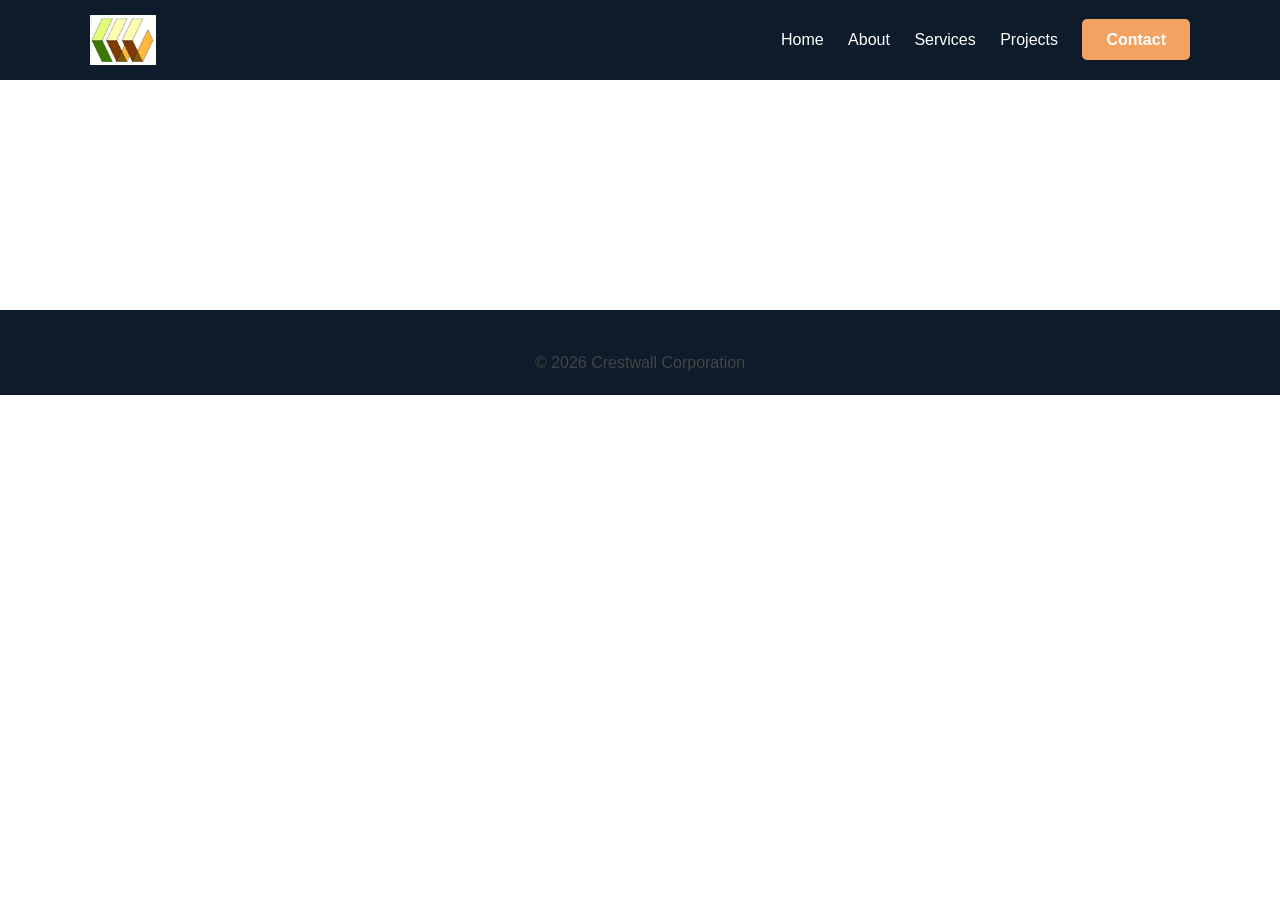
==== about.html @ b9b3f744 "Update about.html" ====
<!DOCTYPE html>
<html lang="en">
<head>
  <meta charset="UTF-8">
  <title>About Us | Crestwall Corporation</title>
  <link rel="stylesheet" href="css/style.css">
</head>

<body>

<header>
  <div class="container nav">
    <img src="images/logo.png" class="logo">
    <nav>
      <a href="index.html">Home</a>
      <a href="about.html">About</a>
      <a href="services.html">Services</a>
      <a href="projects.html">Projects</a>
      <a href="contact.html" class="btn">Contact</a>
    </nav>
  </div>
</header>

<section class="section">
  <div class="container">
    <h2>About Crestwall Corporation</h2>
    <p>
      Crestwall Corporation specializes in operable wall systems, acoustic solutions,
      and interior works across corporate, hospitality, and residential developments.
    </p>
  </div>
</section>

<footer class="footer">
  <div class="container">
    <p>© 2026 Crestwall Corporation</p>
  </div>
</footer>

<script src="script.js"></script>

</body>
</html>
---- css/style.css ----
* {
  margin: 0;
  padding: 0;
  box-sizing: border-box;
  font-family: Arial, sans-serif;
}

body {
  line-height: 1.6;
}

.container {
  width: 90%;
  max-width: 1100px;
  margin: auto;
}

header {
  background: #0d1b2a;
  padding: 15px 0;
}

.nav {
  display: flex;
  justify-content: space-between;
  align-items: center;
}

.logo {
  height: 50px;
}

nav a {
  color: white;
  margin-left: 20px;
  text-decoration: none;
}

.hero {
  background: #1b263b;
  color: white;
  padding: 100px 0;
  text-align: center;
}

.hero h1 {
  font-size: 2.5rem;
}

.section {
  padding: 60px 0;
}

.gray {
  background: #f4f4f4;
}

h2 {
  margin-bottom: 20px;
  text-align: center;
}

.grid {
  display: grid;
  grid-template-columns: repeat(auto-fit, minmax(250px, 1fr));
  gap: 20px;
}

.card {
  background: white;
  padding: 20px;
  border-radius: 8px;
  box-shadow: 0 3px 8px rgba(0,0,0,0.1);
}

.projects-list {
  list-style: none;
  text-align: center;
}

.projects-list li {
  margin: 8px 0;
}

form {
  display: flex;
  flex-direction: column;
  gap: 15px;
  margin-bottom: 20px;
}

input, textarea {
  padding: 12px;
  border: 1px solid #ccc;
  border-radius: 5px;
}

textarea {
  min-height: 120px;
}

.btn {
  background: #f4a261;
  color: white;
  padding: 10px 20px;
  text-decoration: none;
  border: none;
  cursor: pointer;
  border-radius: 5px;
}

footer {
  background: #0d1b2a;
  color: white;
  text-align: center;
  padding: 20px;
}

.gallery {
  display: grid;
  grid-template-columns: repeat(auto-fit, minmax(250px, 1fr));
  gap: 20px;
  margin-top: 30px;
}

.gallery img {
  width: 100%;
  height: 220px;
  object-fit: cover;
  border-radius: 8px;
  box-shadow: 0 4px 10px rgba(0,0,0,0.15);
  transition: transform 0.3s ease;
}

.gallery img:hover {
  transform: scale(1.05);
}
/* -------- PROJECT SECTION IMPROVEMENT -------- */

#projects {
  text-align: center;
}

#projects img {
  margin: 15px;
  border-radius: 10px;
  box-shadow: 0 6px 18px rgba(0,0,0,0.2);
  transition: transform 0.3s ease;
}

#projects img:hover {
  transform: scale(1.05);
}

/* -------- CONTAINER SPACING -------- */

.section {
  padding: 60px 20px;
}

/* -------- MAKE TEXT LOOK CLEANER -------- */

h2 {
  margin-bottom: 20px;
  color: #1b263b;
}

p {
  line-height: 1.6;
  color: #444;
}

/* -------- BUTTON STYLE -------- */

.btn {
  background-color: #f4a261;
  padding: 12px 24px;
  color: white;
  border-radius: 5px;
  text-decoration: none;
  font-weight: bold;
}
/* -------- HERO BANNER -------- */

.hero {
  background: url('../images/banner.jpg') center/cover no-repeat;
  height: 420px;
  position: relative;
}

.hero-overlay {
  background: rgba(0,0,0,0.55);
  height: 100%;
  color: white;
  display: flex;
  flex-direction: column;
  justify-content: center;
  align-items: center;
  text-align: center;
}

.hero-overlay h1 {
  font-size: 40px;
  margin-bottom: 10px;
}

.hero-overlay p {
  font-size: 18px;
}
/* -------- MOBILE RESPONSIVE DESIGN -------- */
@media (max-width: 768px) {

  header .nav {
    flex-direction: column;
    gap: 10px;
  }

  nav a {
    display: block;
    margin: 5px 0;
  }

  .hero {
    height: 280px;
  }

  .hero-overlay h1 {
    font-size: 26px;
  }

  .hero-overlay p {
    font-size: 14px;
  }

  .container {
    width: 95%;
  }

  .gallery img {
    height: 180px;
  }

  h2 {
    font-size: 22px;
  }

  p {
    font-size: 15px;
  }

}
/* -------- FOOTER DESIGN -------- */

.footer {
  background: #0d1b2a;
  color: white;
  padding: 40px 0 20px;
}

.footer-grid {
  display: grid;
  grid-template-columns: repeat(auto-fit, minmax(220px, 1fr));
  gap: 25px;
}

.footer h3, .footer h4 {
  margin-bottom: 10px;
}

.footer a {
  color: #f4a261;
  text-decoration: none;
}

.footer a:hover {
  text-decoration: underline;
}

.footer-bottom {
  text-align: center;
  margin-top: 25px;
  border-top: 1px solid rgba(255,255,255,0.2);
  padding-top: 15px;
  font-size: 14px;
}
/* -------- SIMPLE FADE-IN EFFECT -------- */

.section {
  opacity: 0;
  transform: translateY(30px);
  transition: all 0.6s ease;
}

.section.visible {
  opacity: 1;
  transform: translateY(0);
}
/* -------- LIGHTBOX STYLE -------- */

.lightbox {
  display: none;
  position: fixed;
  z-index: 999;
  padding-top: 60px;
  left: 0;
  top: 0;
  width: 100%;
  height: 100%;
  background-color: rgba(0,0,0,0.9);
}

.lightbox-content {
  margin: auto;
  display: block;
  max-width: 80%;
  max-height: 80%;
}

.close {
  position: absolute;
  top: 20px;
  right: 35px;
  color: white;
  font-size: 40px;
  cursor: pointer;
}
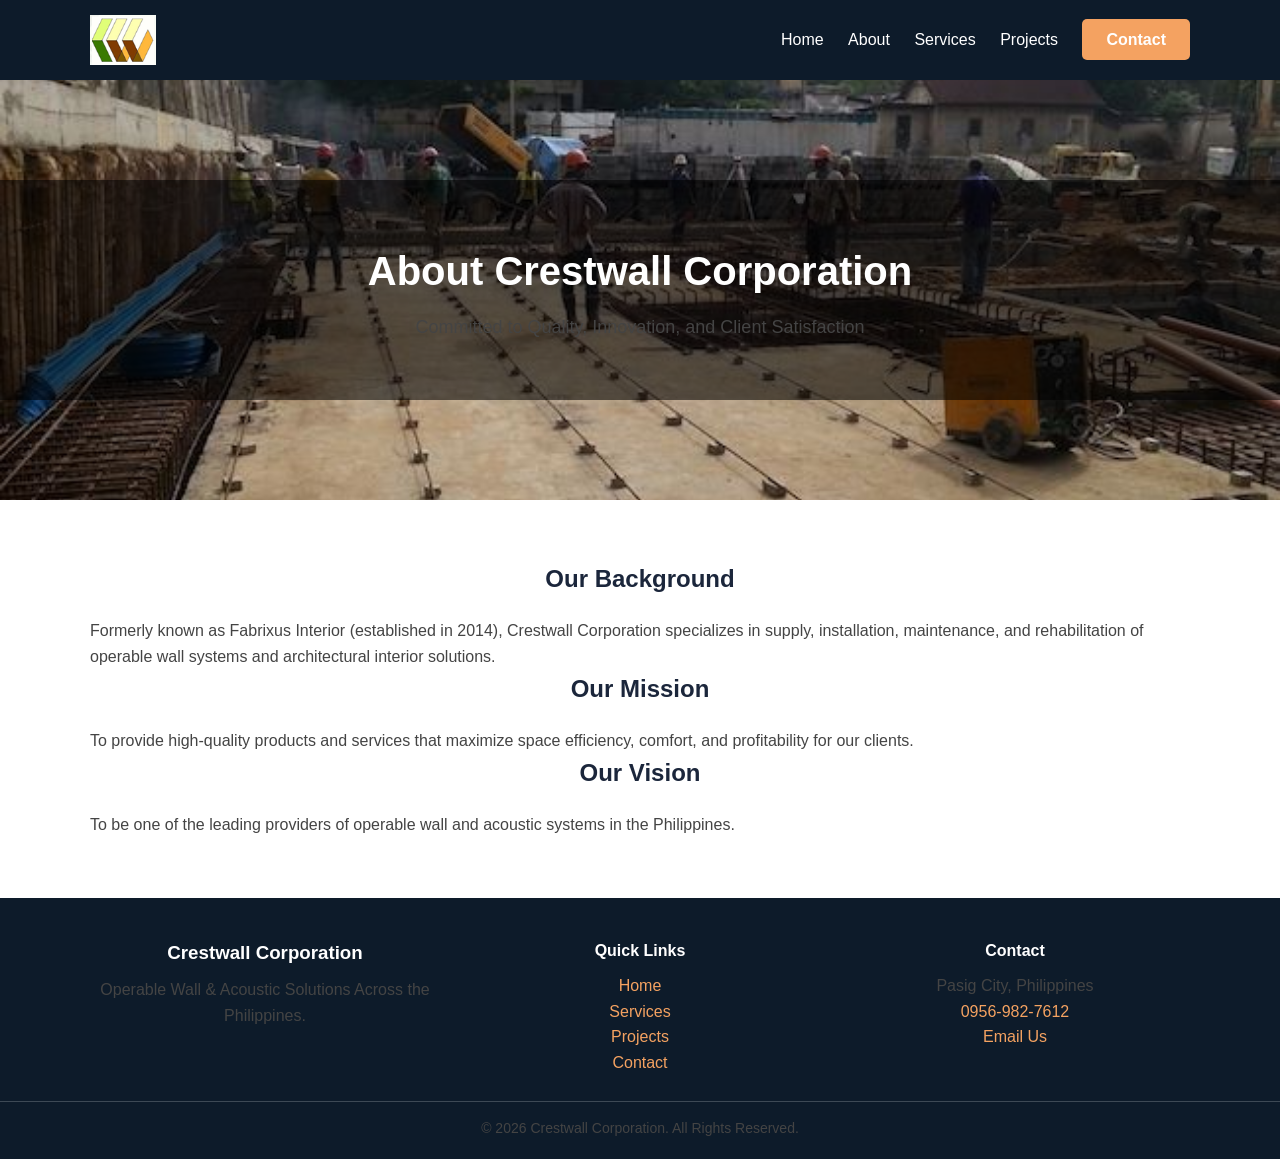
==== commit a629bbad: "Update about.html" ====
--- a/about.html
+++ b/about.html
@@ -3,6 +3,8 @@
 <head>
   <meta charset="UTF-8">
   <title>About Us | Crestwall Corporation</title>
+  <meta name="viewport" content="width=device-width, initial-scale=1.0">
+  <meta name="description" content="Learn about Crestwall Corporation's experience, mission, and expertise in operable wall and acoustic systems in the Philippines.">
   <link rel="stylesheet" href="css/style.css">
 </head>
 
@@ -10,7 +12,7 @@
 
 <header>
   <div class="container nav">
-    <img src="images/logo.png" class="logo">
+    <img src="images/logo.png" alt="Crestwall Logo" class="logo">
     <nav>
       <a href="index.html">Home</a>
       <a href="about.html">About</a>
@@ -21,19 +23,66 @@
   </div>
 </header>
 
+<section class="hero">
+  <div class="hero-overlay">
+    <h1>About Crestwall Corporation</h1>
+    <p>Committed to Quality, Innovation, and Client Satisfaction</p>
+  </div>
+</section>
+
 <section class="section">
   <div class="container">
-    <h2>About Crestwall Corporation</h2>
+
+    <h2>Our Background</h2>
     <p>
-      Crestwall Corporation specializes in operable wall systems, acoustic solutions,
-      and interior works across corporate, hospitality, and residential developments.
+      Formerly known as Fabrixus Interior (established in 2014),
+      Crestwall Corporation specializes in supply, installation,
+      maintenance, and rehabilitation of operable wall systems
+      and architectural interior solutions.
     </p>
+
+    <h2>Our Mission</h2>
+    <p>
+      To provide high-quality products and services that maximize
+      space efficiency, comfort, and profitability for our clients.
+    </p>
+
+    <h2>Our Vision</h2>
+    <p>
+      To be one of the leading providers of operable wall
+      and acoustic systems in the Philippines.
+    </p>
+
   </div>
 </section>
 
 <footer class="footer">
-  <div class="container">
-    <p>© 2026 Crestwall Corporation</p>
+  <div class="container footer-grid">
+
+    <div>
+      <h3>Crestwall Corporation</h3>
+      <p>Operable Wall & Acoustic Solutions Across the Philippines.</p>
+    </div>
+
+    <div>
+      <h4>Quick Links</h4>
+      <p><a href="index.html">Home</a></p>
+      <p><a href="services.html">Services</a></p>
+      <p><a href="projects.html">Projects</a></p>
+      <p><a href="contact.html">Contact</a></p>
+    </div>
+
+    <div>
+      <h4>Contact</h4>
+      <p>Pasig City, Philippines</p>
+      <p><a href="tel:+639569827612">0956-982-7612</a></p>
+      <p><a href="mailto:crestwallcorp042324@gmail.com">Email Us</a></p>
+    </div>
+
+  </div>
+
+  <div class="footer-bottom">
+    <p>© 2026 Crestwall Corporation. All Rights Reserved.</p>
   </div>
 </footer>
 
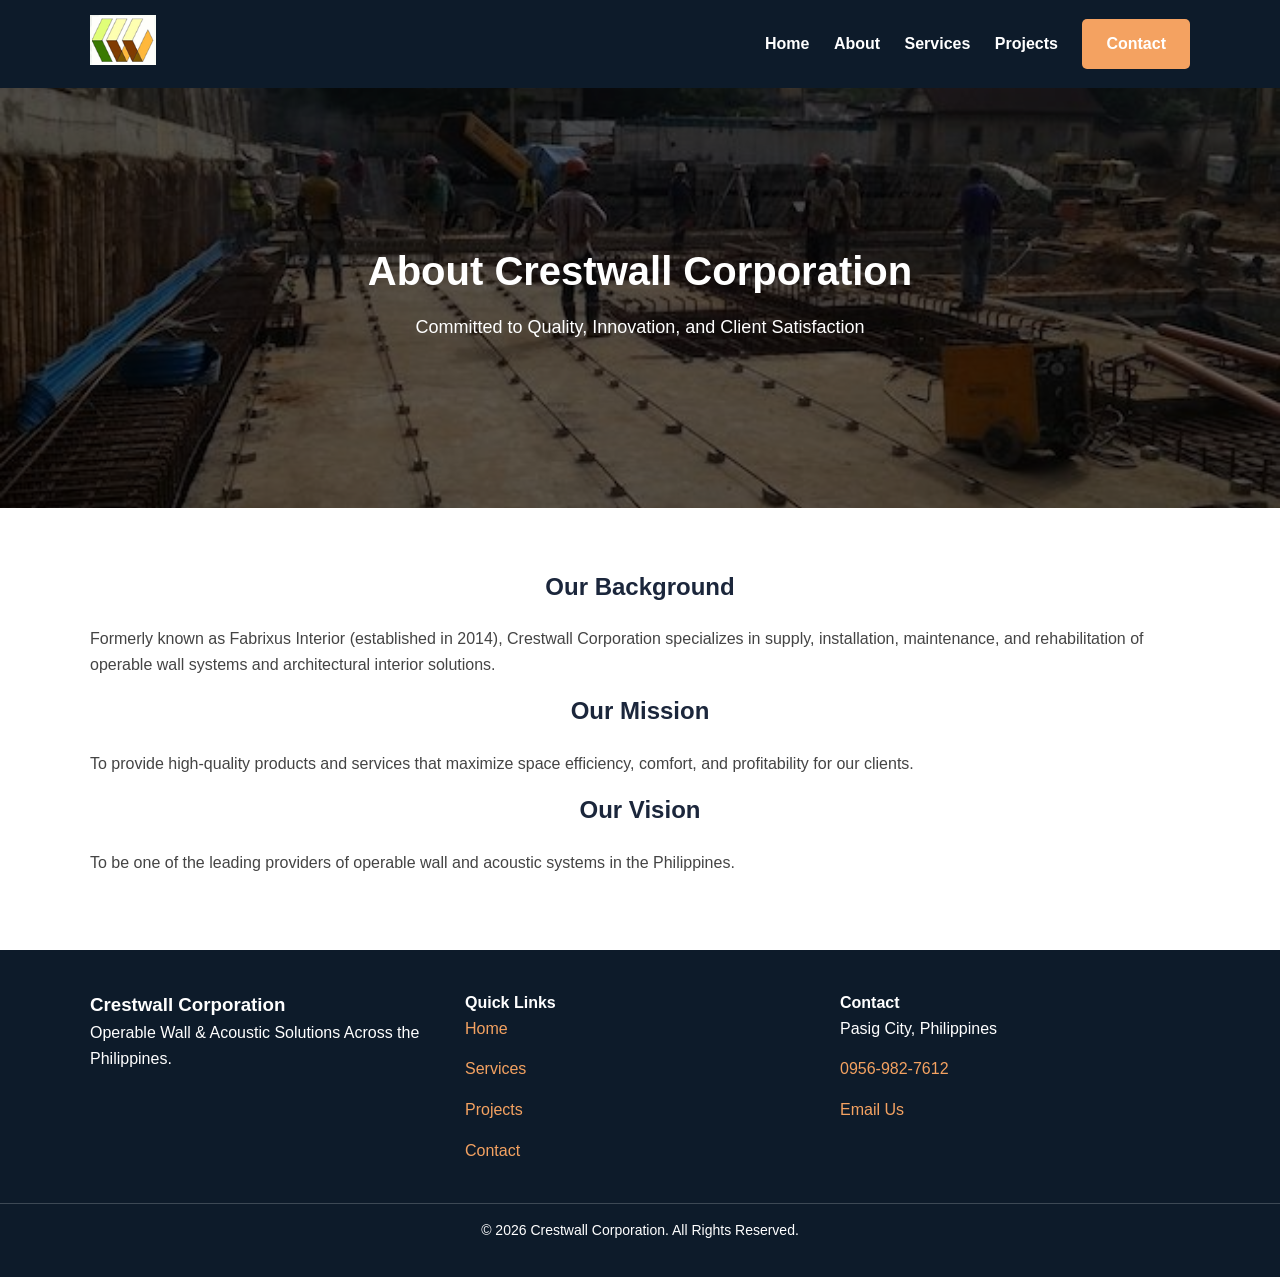
==== commit 4bd46b21: "Update about.html" ====
--- a/about.html
+++ b/about.html
@@ -12,7 +12,9 @@
 
 <header>
   <div class="container nav">
-    <img src="images/logo.png" alt="Crestwall Logo" class="logo">
+    <a href="index.html">
+  <img src="images/logo.png" alt="Crestwall Logo" class="logo">
+</a>
     <nav>
       <a href="index.html">Home</a>
       <a href="about.html">About</a>
--- a/css/style.css
+++ b/css/style.css
@@ -1,3 +1,4 @@
+/* -------- RESET -------- */
 * {
   margin: 0;
   padding: 0;
@@ -7,14 +8,17 @@
 
 body {
   line-height: 1.6;
-}
-
+  color: #444;
+}
+
+/* -------- CONTAINER -------- */
 .container {
   width: 90%;
   max-width: 1100px;
   margin: auto;
 }
 
+/* -------- HEADER -------- */
 header {
   background: #0d1b2a;
   padding: 15px 0;
@@ -34,32 +38,83 @@
   color: white;
   margin-left: 20px;
   text-decoration: none;
-}
-
+  font-weight: bold;
+}
+
+nav a:hover {
+  color: #f4a261;
+}
+
+/* -------- HERO -------- */
 .hero {
-  background: #1b263b;
-  color: white;
-  padding: 100px 0;
+  background: url('../images/banner.jpg') center/cover no-repeat;
+  height: 420px;
+  position: relative;
+}
+
+.hero-overlay {
+  background: rgba(0,0,0,0.55);
+  height: 100%;
+  display: flex;
+  flex-direction: column;
+  justify-content: center;
+  align-items: center;
+  color: white;
   text-align: center;
 }
 
-.hero h1 {
-  font-size: 2.5rem;
-}
-
+.hero-overlay h1 {
+  font-size: 40px;
+  margin-bottom: 10px;
+}
+
+.hero-overlay p {
+  font-size: 18px;
+}
+
+/* -------- SECTIONS -------- */
 .section {
-  padding: 60px 0;
+  padding: 60px 20px;
+  opacity: 0;
+  transform: translateY(30px);
+  transition: all 0.6s ease;
+}
+
+.section.visible {
+  opacity: 1;
+  transform: translateY(0);
 }
 
 .gray {
   background: #f4f4f4;
 }
 
+/* -------- TEXT -------- */
 h2 {
+  text-align: center;
   margin-bottom: 20px;
-  text-align: center;
-}
-
+  color: #1b263b;
+}
+
+p {
+  margin-bottom: 15px;
+}
+
+/* -------- BUTTON -------- */
+.btn {
+  background: #f4a261;
+  color: white;
+  padding: 12px 24px;
+  border-radius: 5px;
+  text-decoration: none;
+  display: inline-block;
+}
+
+.btn:hover {
+  background: #e07a3f;
+}
+
+/* -------- GRID -------- */
 .grid {
   display: grid;
   grid-template-columns: repeat(auto-fit, minmax(250px, 1fr));
@@ -73,49 +128,7 @@
   box-shadow: 0 3px 8px rgba(0,0,0,0.1);
 }
 
-.projects-list {
-  list-style: none;
-  text-align: center;
-}
-
-.projects-list li {
-  margin: 8px 0;
-}
-
-form {
-  display: flex;
-  flex-direction: column;
-  gap: 15px;
-  margin-bottom: 20px;
-}
-
-input, textarea {
-  padding: 12px;
-  border: 1px solid #ccc;
-  border-radius: 5px;
-}
-
-textarea {
-  min-height: 120px;
-}
-
-.btn {
-  background: #f4a261;
-  color: white;
-  padding: 10px 20px;
-  text-decoration: none;
-  border: none;
-  cursor: pointer;
-  border-radius: 5px;
-}
-
-footer {
-  background: #0d1b2a;
-  color: white;
-  text-align: center;
-  padding: 20px;
-}
-
+/* -------- GALLERY -------- */
 .gallery {
   display: grid;
   grid-template-columns: repeat(auto-fit, minmax(250px, 1fr));
@@ -135,122 +148,21 @@
 .gallery img:hover {
   transform: scale(1.05);
 }
-/* -------- PROJECT SECTION IMPROVEMENT -------- */
-
-#projects {
-  text-align: center;
-}
-
-#projects img {
-  margin: 15px;
-  border-radius: 10px;
-  box-shadow: 0 6px 18px rgba(0,0,0,0.2);
-  transition: transform 0.3s ease;
-}
-
-#projects img:hover {
-  transform: scale(1.05);
-}
-
-/* -------- CONTAINER SPACING -------- */
-
-.section {
-  padding: 60px 20px;
-}
-
-/* -------- MAKE TEXT LOOK CLEANER -------- */
-
-h2 {
-  margin-bottom: 20px;
-  color: #1b263b;
-}
-
-p {
-  line-height: 1.6;
-  color: #444;
-}
-
-/* -------- BUTTON STYLE -------- */
-
-.btn {
-  background-color: #f4a261;
-  padding: 12px 24px;
-  color: white;
-  border-radius: 5px;
-  text-decoration: none;
-  font-weight: bold;
-}
-/* -------- HERO BANNER -------- */
-
-.hero {
-  background: url('../images/banner.jpg') center/cover no-repeat;
-  height: 420px;
-  position: relative;
-}
-
-.hero-overlay {
-  background: rgba(0,0,0,0.55);
-  height: 100%;
-  color: white;
+
+/* -------- FORM -------- */
+form {
   display: flex;
   flex-direction: column;
-  justify-content: center;
-  align-items: center;
-  text-align: center;
-}
-
-.hero-overlay h1 {
-  font-size: 40px;
-  margin-bottom: 10px;
-}
-
-.hero-overlay p {
-  font-size: 18px;
-}
-/* -------- MOBILE RESPONSIVE DESIGN -------- */
-@media (max-width: 768px) {
-
-  header .nav {
-    flex-direction: column;
-    gap: 10px;
-  }
-
-  nav a {
-    display: block;
-    margin: 5px 0;
-  }
-
-  .hero {
-    height: 280px;
-  }
-
-  .hero-overlay h1 {
-    font-size: 26px;
-  }
-
-  .hero-overlay p {
-    font-size: 14px;
-  }
-
-  .container {
-    width: 95%;
-  }
-
-  .gallery img {
-    height: 180px;
-  }
-
-  h2 {
-    font-size: 22px;
-  }
-
-  p {
-    font-size: 15px;
-  }
-
-}
-/* -------- FOOTER DESIGN -------- */
-
+  gap: 15px;
+}
+
+input, textarea {
+  padding: 12px;
+  border: 1px solid #ccc;
+  border-radius: 5px;
+}
+
+/* -------- FOOTER -------- */
 .footer {
   background: #0d1b2a;
   color: white;
@@ -263,17 +175,9 @@
   gap: 25px;
 }
 
-.footer h3, .footer h4 {
-  margin-bottom: 10px;
-}
-
 .footer a {
   color: #f4a261;
   text-decoration: none;
-}
-
-.footer a:hover {
-  text-decoration: underline;
 }
 
 .footer-bottom {
@@ -283,20 +187,8 @@
   padding-top: 15px;
   font-size: 14px;
 }
-/* -------- SIMPLE FADE-IN EFFECT -------- */
-
-.section {
-  opacity: 0;
-  transform: translateY(30px);
-  transition: all 0.6s ease;
-}
-
-.section.visible {
-  opacity: 1;
-  transform: translateY(0);
-}
-/* -------- LIGHTBOX STYLE -------- */
-
+
+/* -------- LIGHTBOX -------- */
 .lightbox {
   display: none;
   position: fixed;
@@ -324,3 +216,24 @@
   font-size: 40px;
   cursor: pointer;
 }
+
+/* -------- MOBILE -------- */
+@media (max-width: 768px) {
+  .nav {
+    flex-direction: column;
+    gap: 10px;
+  }
+
+  nav a {
+    display: block;
+    margin: 5px 0;
+  }
+
+  .hero {
+    height: 280px;
+  }
+
+  .hero-overlay h1 {
+    font-size: 26px;
+  }
+}
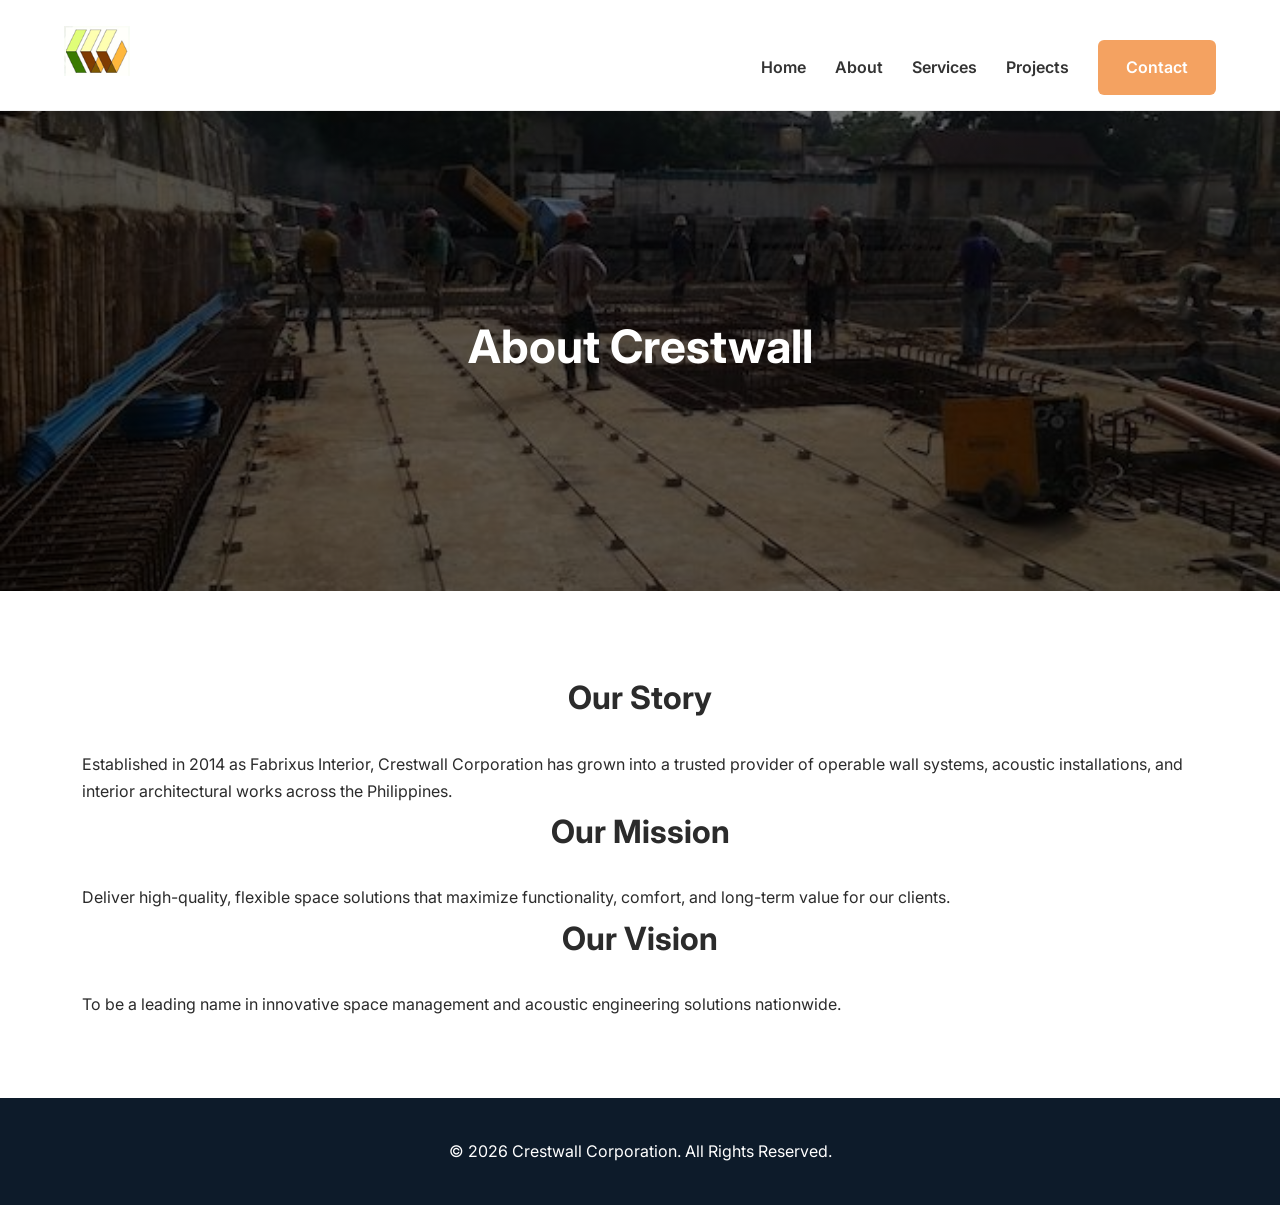
==== commit 5e92774d: "Update about.html" ====
--- a/about.html
+++ b/about.html
@@ -2,9 +2,11 @@
 <html lang="en">
 <head>
   <meta charset="UTF-8">
-  <title>About Us | Crestwall Corporation</title>
+  <title>About | Crestwall Corporation</title>
   <meta name="viewport" content="width=device-width, initial-scale=1.0">
-  <meta name="description" content="Learn about Crestwall Corporation's experience, mission, and expertise in operable wall and acoustic systems in the Philippines.">
+  <meta name="description" content="About Crestwall Corporation – experts in operable wall and acoustic solutions.">
+
+  <link href="https://fonts.googleapis.com/css2?family=Inter:wght@300;400;600;700&display=swap" rel="stylesheet">
   <link rel="stylesheet" href="css/style.css">
 </head>
 
@@ -13,8 +15,9 @@
 <header>
   <div class="container nav">
     <a href="index.html">
-  <img src="images/logo.png" alt="Crestwall Logo" class="logo">
-</a>
+      <img src="images/logo.png" alt="Crestwall Logo" class="logo">
+    </a>
+
     <nav>
       <a href="index.html">Home</a>
       <a href="about.html">About</a>
@@ -26,69 +29,34 @@
 </header>
 
 <section class="hero">
-  <div class="hero-overlay">
-    <h1>About Crestwall Corporation</h1>
-    <p>Committed to Quality, Innovation, and Client Satisfaction</p>
-  </div>
+  <h1>About Crestwall</h1>
 </section>
 
 <section class="section">
   <div class="container">
-
-    <h2>Our Background</h2>
+    <h2>Our Story</h2>
     <p>
-      Formerly known as Fabrixus Interior (established in 2014),
-      Crestwall Corporation specializes in supply, installation,
-      maintenance, and rehabilitation of operable wall systems
-      and architectural interior solutions.
+      Established in 2014 as Fabrixus Interior, Crestwall Corporation has grown into a trusted provider
+      of operable wall systems, acoustic installations, and interior architectural works across the Philippines.
     </p>
 
     <h2>Our Mission</h2>
     <p>
-      To provide high-quality products and services that maximize
-      space efficiency, comfort, and profitability for our clients.
+      Deliver high-quality, flexible space solutions that maximize functionality, comfort,
+      and long-term value for our clients.
     </p>
 
     <h2>Our Vision</h2>
     <p>
-      To be one of the leading providers of operable wall
-      and acoustic systems in the Philippines.
+      To be a leading name in innovative space management and acoustic engineering solutions nationwide.
     </p>
-
   </div>
 </section>
 
 <footer class="footer">
-  <div class="container footer-grid">
-
-    <div>
-      <h3>Crestwall Corporation</h3>
-      <p>Operable Wall & Acoustic Solutions Across the Philippines.</p>
-    </div>
-
-    <div>
-      <h4>Quick Links</h4>
-      <p><a href="index.html">Home</a></p>
-      <p><a href="services.html">Services</a></p>
-      <p><a href="projects.html">Projects</a></p>
-      <p><a href="contact.html">Contact</a></p>
-    </div>
-
-    <div>
-      <h4>Contact</h4>
-      <p>Pasig City, Philippines</p>
-      <p><a href="tel:+639569827612">0956-982-7612</a></p>
-      <p><a href="mailto:crestwallcorp042324@gmail.com">Email Us</a></p>
-    </div>
-
-  </div>
-
-  <div class="footer-bottom">
-    <p>© 2026 Crestwall Corporation. All Rights Reserved.</p>
-  </div>
+  <p>© 2026 Crestwall Corporation. All Rights Reserved.</p>
 </footer>
 
 <script src="script.js"></script>
-
 </body>
 </html>
--- a/css/style.css
+++ b/css/style.css
@@ -1,33 +1,38 @@
-/* -------- RESET -------- */
+/* ===== GLOBAL ===== */
 * {
   margin: 0;
   padding: 0;
   box-sizing: border-box;
-  font-family: Arial, sans-serif;
+  font-family: 'Inter', sans-serif;
 }
 
 body {
-  line-height: 1.6;
-  color: #444;
+  color: #2b2b2b;
+  line-height: 1.7;
+  background: #ffffff;
 }
 
-/* -------- CONTAINER -------- */
+/* ===== LAYOUT ===== */
 .container {
   width: 90%;
-  max-width: 1100px;
+  max-width: 1200px;
   margin: auto;
 }
 
-/* -------- HEADER -------- */
+/* ===== HEADER ===== */
 header {
-  background: #0d1b2a;
-  padding: 15px 0;
+  background: white;
+  position: sticky;
+  top: 0;
+  z-index: 1000;
+  border-bottom: 1px solid #eee;
 }
 
 .nav {
   display: flex;
   justify-content: space-between;
   align-items: center;
+  padding: 15px 0;
 }
 
 .logo {
@@ -35,49 +40,43 @@
 }
 
 nav a {
-  color: white;
-  margin-left: 20px;
+  margin-left: 25px;
   text-decoration: none;
-  font-weight: bold;
+  color: #333;
+  font-weight: 600;
 }
 
 nav a:hover {
   color: #f4a261;
 }
 
-/* -------- HERO -------- */
+/* ===== HERO ===== */
 .hero {
-  background: url('../images/banner.jpg') center/cover no-repeat;
-  height: 420px;
-  position: relative;
+  height: 480px;
+  background: linear-gradient(rgba(0,0,0,0.55), rgba(0,0,0,0.55)),
+              url('../images/banner.jpg') center/cover no-repeat;
+  display: flex;
+  align-items: center;
+  justify-content: center;
+  text-align: center;
+  color: white;
 }
 
-.hero-overlay {
-  background: rgba(0,0,0,0.55);
-  height: 100%;
-  display: flex;
-  flex-direction: column;
-  justify-content: center;
-  align-items: center;
-  color: white;
-  text-align: center;
-}
-
-.hero-overlay h1 {
-  font-size: 40px;
+.hero h1 {
+  font-size: 46px;
   margin-bottom: 10px;
 }
 
-.hero-overlay p {
+.hero p {
   font-size: 18px;
 }
 
-/* -------- SECTIONS -------- */
+/* ===== SECTIONS ===== */
 .section {
-  padding: 60px 20px;
+  padding: 80px 20px;
   opacity: 0;
   transform: translateY(30px);
-  transition: all 0.6s ease;
+  transition: all .6s ease;
 }
 
 .section.visible {
@@ -86,154 +85,81 @@
 }
 
 .gray {
-  background: #f4f4f4;
+  background: #f7f7f7;
 }
 
-/* -------- TEXT -------- */
 h2 {
   text-align: center;
-  margin-bottom: 20px;
-  color: #1b263b;
+  margin-bottom: 25px;
+  font-size: 32px;
 }
 
-p {
-  margin-bottom: 15px;
+/* ===== GRID CARDS ===== */
+.grid {
+  display: grid;
+  grid-template-columns: repeat(auto-fit,minmax(260px,1fr));
+  gap: 25px;
+  margin-top: 30px;
 }
 
-/* -------- BUTTON -------- */
+.card {
+  background: white;
+  padding: 30px;
+  border-radius: 10px;
+  box-shadow: 0 10px 25px rgba(0,0,0,0.05);
+  transition: all .3s ease;
+}
+
+.card:hover {
+  transform: translateY(-8px);
+}
+
+/* ===== BUTTON ===== */
 .btn {
+  display: inline-block;
+  margin-top: 25px;
   background: #f4a261;
   color: white;
-  padding: 12px 24px;
-  border-radius: 5px;
+  padding: 14px 28px;
+  border-radius: 6px;
   text-decoration: none;
-  display: inline-block;
+  font-weight: 600;
 }
 
 .btn:hover {
   background: #e07a3f;
 }
 
-/* -------- GRID -------- */
-.grid {
-  display: grid;
-  grid-template-columns: repeat(auto-fit, minmax(250px, 1fr));
-  gap: 20px;
-}
-
-.card {
-  background: white;
-  padding: 20px;
-  border-radius: 8px;
-  box-shadow: 0 3px 8px rgba(0,0,0,0.1);
-}
-
-/* -------- GALLERY -------- */
+/* ===== GALLERY ===== */
 .gallery {
   display: grid;
-  grid-template-columns: repeat(auto-fit, minmax(250px, 1fr));
+  grid-template-columns: repeat(auto-fit,minmax(250px,1fr));
   gap: 20px;
   margin-top: 30px;
 }
 
 .gallery img {
   width: 100%;
-  height: 220px;
+  height: 230px;
   object-fit: cover;
   border-radius: 8px;
-  box-shadow: 0 4px 10px rgba(0,0,0,0.15);
-  transition: transform 0.3s ease;
+  transition: transform .3s ease;
 }
 
 .gallery img:hover {
   transform: scale(1.05);
 }
 
-/* -------- FORM -------- */
-form {
-  display: flex;
-  flex-direction: column;
-  gap: 15px;
-}
-
-input, textarea {
-  padding: 12px;
-  border: 1px solid #ccc;
-  border-radius: 5px;
-}
-
-/* -------- FOOTER -------- */
+/* ===== FOOTER ===== */
 .footer {
   background: #0d1b2a;
   color: white;
-  padding: 40px 0 20px;
+  text-align: center;
+  padding: 40px 20px;
 }
 
-.footer-grid {
-  display: grid;
-  grid-template-columns: repeat(auto-fit, minmax(220px, 1fr));
-  gap: 25px;
+/* ===== MOBILE ===== */
+@media(max-width:768px){
+  nav a { display:block; margin:10px 0; }
+  .hero h1 { font-size:32px; }
 }
-
-.footer a {
-  color: #f4a261;
-  text-decoration: none;
-}
-
-.footer-bottom {
-  text-align: center;
-  margin-top: 25px;
-  border-top: 1px solid rgba(255,255,255,0.2);
-  padding-top: 15px;
-  font-size: 14px;
-}
-
-/* -------- LIGHTBOX -------- */
-.lightbox {
-  display: none;
-  position: fixed;
-  z-index: 999;
-  padding-top: 60px;
-  left: 0;
-  top: 0;
-  width: 100%;
-  height: 100%;
-  background-color: rgba(0,0,0,0.9);
-}
-
-.lightbox-content {
-  margin: auto;
-  display: block;
-  max-width: 80%;
-  max-height: 80%;
-}
-
-.close {
-  position: absolute;
-  top: 20px;
-  right: 35px;
-  color: white;
-  font-size: 40px;
-  cursor: pointer;
-}
-
-/* -------- MOBILE -------- */
-@media (max-width: 768px) {
-  .nav {
-    flex-direction: column;
-    gap: 10px;
-  }
-
-  nav a {
-    display: block;
-    margin: 5px 0;
-  }
-
-  .hero {
-    height: 280px;
-  }
-
-  .hero-overlay h1 {
-    font-size: 26px;
-  }
-}
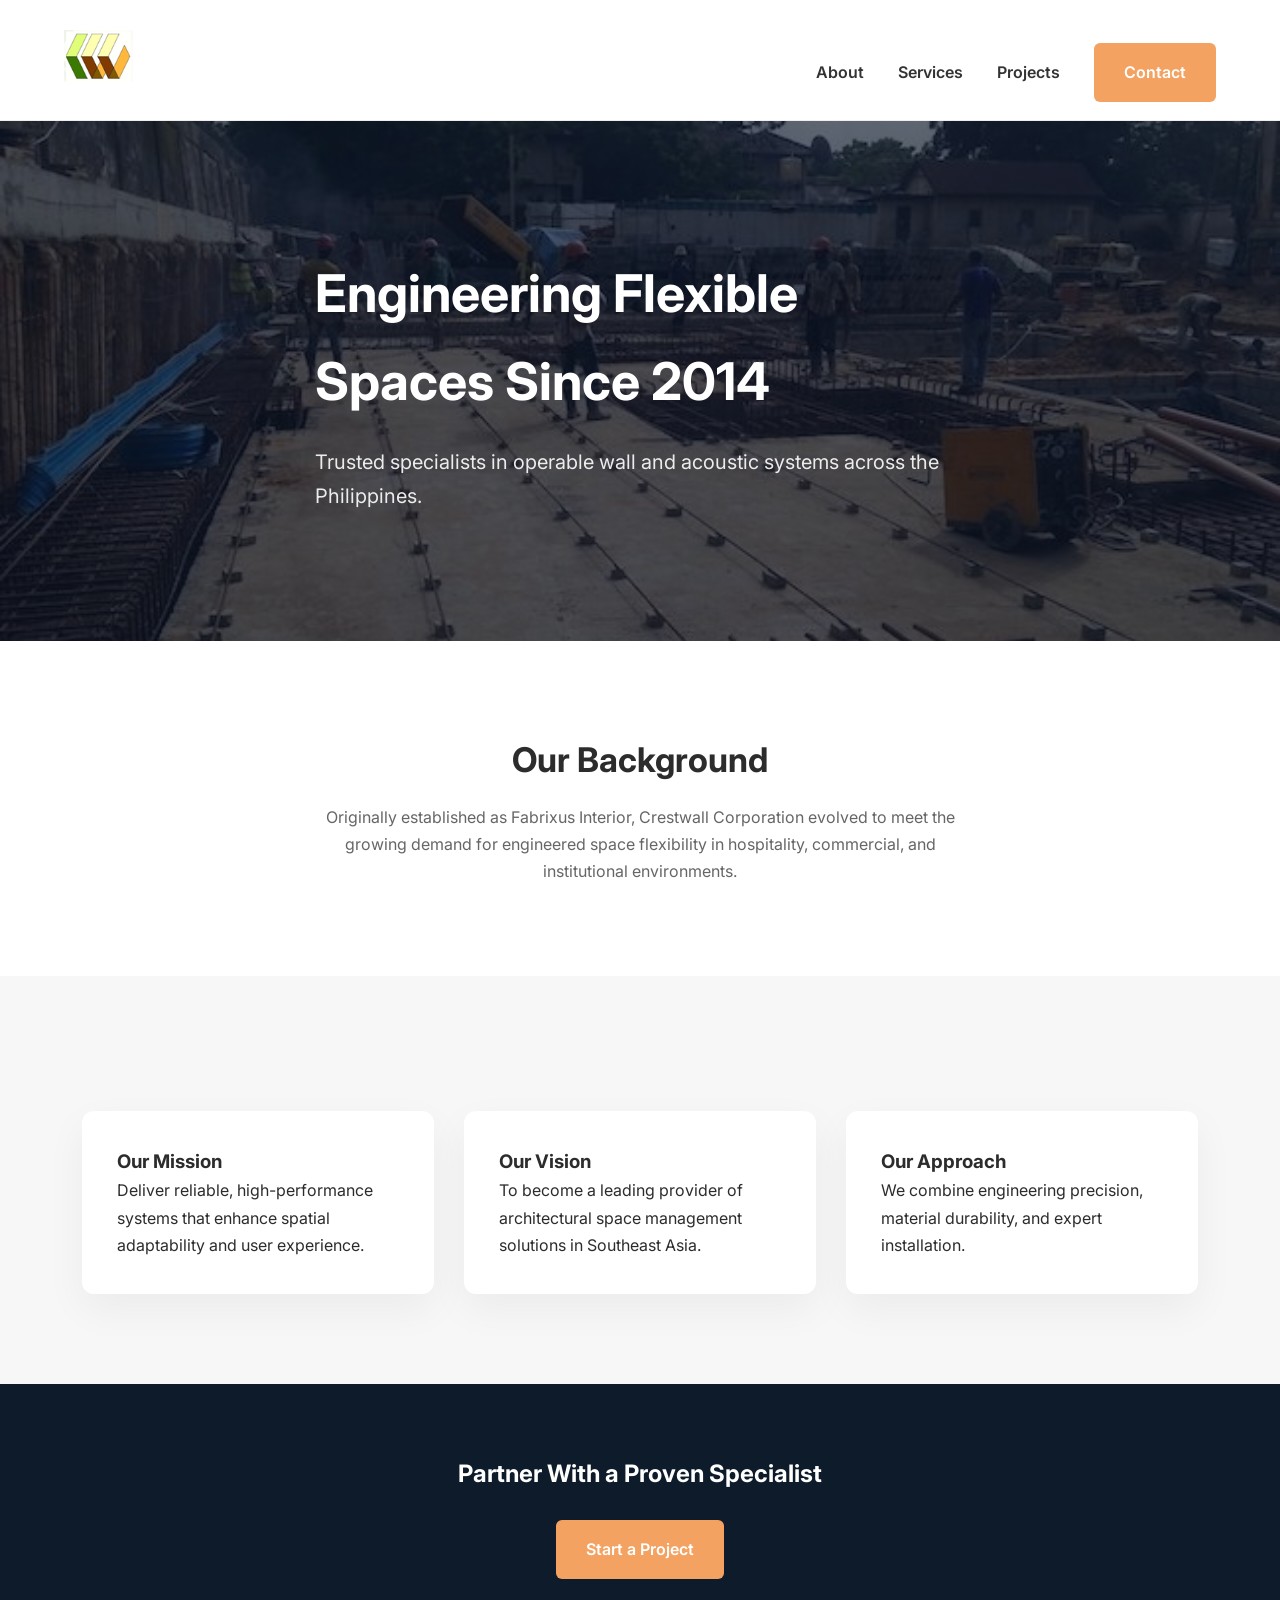
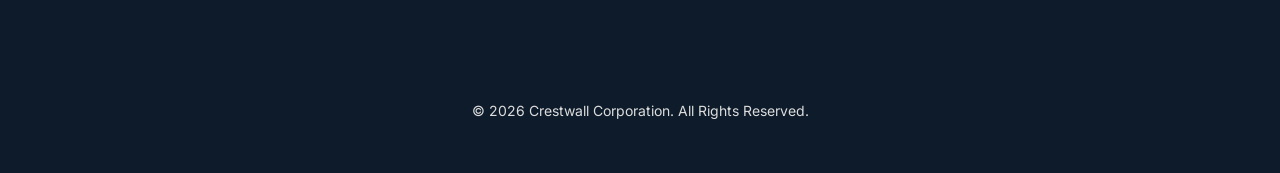
==== commit 7e692d66: "Update about.html" ====
--- a/about.html
+++ b/about.html
@@ -4,7 +4,6 @@
   <meta charset="UTF-8">
   <title>About | Crestwall Corporation</title>
   <meta name="viewport" content="width=device-width, initial-scale=1.0">
-  <meta name="description" content="About Crestwall Corporation – experts in operable wall and acoustic solutions.">
 
   <link href="https://fonts.googleapis.com/css2?family=Inter:wght@300;400;600;700&display=swap" rel="stylesheet">
   <link rel="stylesheet" href="css/style.css">
@@ -14,12 +13,8 @@
 
 <header>
   <div class="container nav">
-    <a href="index.html">
-      <img src="images/logo.png" alt="Crestwall Logo" class="logo">
-    </a>
-
+    <a href="index.html"><img src="images/logo.png" class="logo"></a>
     <nav>
-      <a href="index.html">Home</a>
       <a href="about.html">About</a>
       <a href="services.html">Services</a>
       <a href="projects.html">Projects</a>
@@ -29,34 +24,49 @@
 </header>
 
 <section class="hero">
-  <h1>About Crestwall</h1>
+  <div class="container hero-content">
+    <h1>Engineering Flexible Spaces Since 2014</h1>
+    <p>Trusted specialists in operable wall and acoustic systems across the Philippines.</p>
+  </div>
 </section>
 
 <section class="section">
   <div class="container">
-    <h2>Our Story</h2>
-    <p>
-      Established in 2014 as Fabrixus Interior, Crestwall Corporation has grown into a trusted provider
-      of operable wall systems, acoustic installations, and interior architectural works across the Philippines.
-    </p>
-
-    <h2>Our Mission</h2>
-    <p>
-      Deliver high-quality, flexible space solutions that maximize functionality, comfort,
-      and long-term value for our clients.
-    </p>
-
-    <h2>Our Vision</h2>
-    <p>
-      To be a leading name in innovative space management and acoustic engineering solutions nationwide.
+    <h2 class="section-title">Our Background</h2>
+    <p class="section-sub">
+      Originally established as Fabrixus Interior, Crestwall Corporation evolved to meet the
+      growing demand for engineered space flexibility in hospitality, commercial, and institutional environments.
     </p>
   </div>
+</section>
+
+<section class="section gray">
+  <div class="container grid">
+    <div class="card">
+      <h3>Our Mission</h3>
+      <p>Deliver reliable, high-performance systems that enhance spatial adaptability and user experience.</p>
+    </div>
+
+    <div class="card">
+      <h3>Our Vision</h3>
+      <p>To become a leading provider of architectural space management solutions in Southeast Asia.</p>
+    </div>
+
+    <div class="card">
+      <h3>Our Approach</h3>
+      <p>We combine engineering precision, material durability, and expert installation.</p>
+    </div>
+  </div>
+</section>
+
+<section class="cta">
+  <h2>Partner With a Proven Specialist</h2>
+  <a href="contact.html" class="btn">Start a Project</a>
 </section>
 
 <footer class="footer">
   <p>© 2026 Crestwall Corporation. All Rights Reserved.</p>
 </footer>
 
-<script src="script.js"></script>
 </body>
 </html>
--- a/css/style.css
+++ b/css/style.css
@@ -1,4 +1,4 @@
-/* ===== GLOBAL ===== */
+/* ===== RESET ===== */
 * {
   margin: 0;
   padding: 0;
@@ -7,12 +7,12 @@
 }
 
 body {
-  color: #2b2b2b;
+  color: #2c2c2c;
   line-height: 1.7;
   background: #ffffff;
 }
 
-/* ===== LAYOUT ===== */
+/* ===== CONTAINER ===== */
 .container {
   width: 90%;
   max-width: 1200px;
@@ -32,15 +32,15 @@
   display: flex;
   justify-content: space-between;
   align-items: center;
-  padding: 15px 0;
+  padding: 18px 0;
 }
 
 .logo {
-  height: 50px;
+  height: 52px;
 }
 
 nav a {
-  margin-left: 25px;
+  margin-left: 30px;
   text-decoration: none;
   color: #333;
   font-weight: 600;
@@ -52,66 +52,27 @@
 
 /* ===== HERO ===== */
 .hero {
-  height: 480px;
-  background: linear-gradient(rgba(0,0,0,0.55), rgba(0,0,0,0.55)),
+  height: 520px;
+  background: linear-gradient(rgba(10,20,40,.65), rgba(10,20,40,.65)),
               url('../images/banner.jpg') center/cover no-repeat;
   display: flex;
   align-items: center;
-  justify-content: center;
-  text-align: center;
+  text-align: left;
   color: white;
 }
 
+.hero-content {
+  max-width: 650px;
+}
+
 .hero h1 {
-  font-size: 46px;
-  margin-bottom: 10px;
+  font-size: 52px;
+  margin-bottom: 18px;
 }
 
 .hero p {
-  font-size: 18px;
-}
-
-/* ===== SECTIONS ===== */
-.section {
-  padding: 80px 20px;
-  opacity: 0;
-  transform: translateY(30px);
-  transition: all .6s ease;
-}
-
-.section.visible {
-  opacity: 1;
-  transform: translateY(0);
-}
-
-.gray {
-  background: #f7f7f7;
-}
-
-h2 {
-  text-align: center;
-  margin-bottom: 25px;
-  font-size: 32px;
-}
-
-/* ===== GRID CARDS ===== */
-.grid {
-  display: grid;
-  grid-template-columns: repeat(auto-fit,minmax(260px,1fr));
-  gap: 25px;
-  margin-top: 30px;
-}
-
-.card {
-  background: white;
-  padding: 30px;
-  border-radius: 10px;
-  box-shadow: 0 10px 25px rgba(0,0,0,0.05);
-  transition: all .3s ease;
-}
-
-.card:hover {
-  transform: translateY(-8px);
+  font-size: 20px;
+  opacity: .9;
 }
 
 /* ===== BUTTON ===== */
@@ -120,7 +81,7 @@
   margin-top: 25px;
   background: #f4a261;
   color: white;
-  padding: 14px 28px;
+  padding: 16px 30px;
   border-radius: 6px;
   text-decoration: none;
   font-weight: 600;
@@ -130,36 +91,97 @@
   background: #e07a3f;
 }
 
+/* ===== SECTIONS ===== */
+.section {
+  padding: 90px 20px;
+}
+
+.section.gray {
+  background: #f7f7f7;
+}
+
+.section-title {
+  font-size: 34px;
+  margin-bottom: 15px;
+  text-align: center;
+}
+
+.section-sub {
+  text-align: center;
+  max-width: 650px;
+  margin: auto;
+  color: #666;
+}
+
+/* ===== GRID ===== */
+.grid {
+  display: grid;
+  grid-template-columns: repeat(auto-fit,minmax(260px,1fr));
+  gap: 30px;
+  margin-top: 45px;
+}
+
+/* ===== CARD ===== */
+.card {
+  background: white;
+  padding: 35px;
+  border-radius: 12px;
+  box-shadow: 0 15px 40px rgba(0,0,0,0.05);
+  transition: .3s ease;
+}
+
+.card:hover {
+  transform: translateY(-10px);
+}
+
+/* ===== STATS ===== */
+.stats {
+  display: grid;
+  grid-template-columns: repeat(auto-fit,minmax(200px,1fr));
+  gap: 40px;
+  text-align: center;
+  margin-top: 40px;
+}
+
+.stat h3 {
+  font-size: 42px;
+  color: #f4a261;
+}
+
 /* ===== GALLERY ===== */
 .gallery {
   display: grid;
-  grid-template-columns: repeat(auto-fit,minmax(250px,1fr));
-  gap: 20px;
-  margin-top: 30px;
+  grid-template-columns: repeat(auto-fit,minmax(260px,1fr));
+  gap: 22px;
+  margin-top: 40px;
 }
 
 .gallery img {
   width: 100%;
-  height: 230px;
+  height: 240px;
   object-fit: cover;
-  border-radius: 8px;
-  transition: transform .3s ease;
+  border-radius: 10px;
 }
 
-.gallery img:hover {
-  transform: scale(1.05);
+/* ===== CTA ===== */
+.cta {
+  background: #0d1b2a;
+  color: white;
+  text-align: center;
+  padding: 70px 20px;
 }
 
 /* ===== FOOTER ===== */
 .footer {
   background: #0d1b2a;
-  color: white;
+  color: #ddd;
+  padding: 50px 20px;
   text-align: center;
-  padding: 40px 20px;
+  font-size: 14px;
 }
 
 /* ===== MOBILE ===== */
 @media(max-width:768px){
+  .hero h1 { font-size:34px; }
   nav a { display:block; margin:10px 0; }
-  .hero h1 { font-size:32px; }
 }
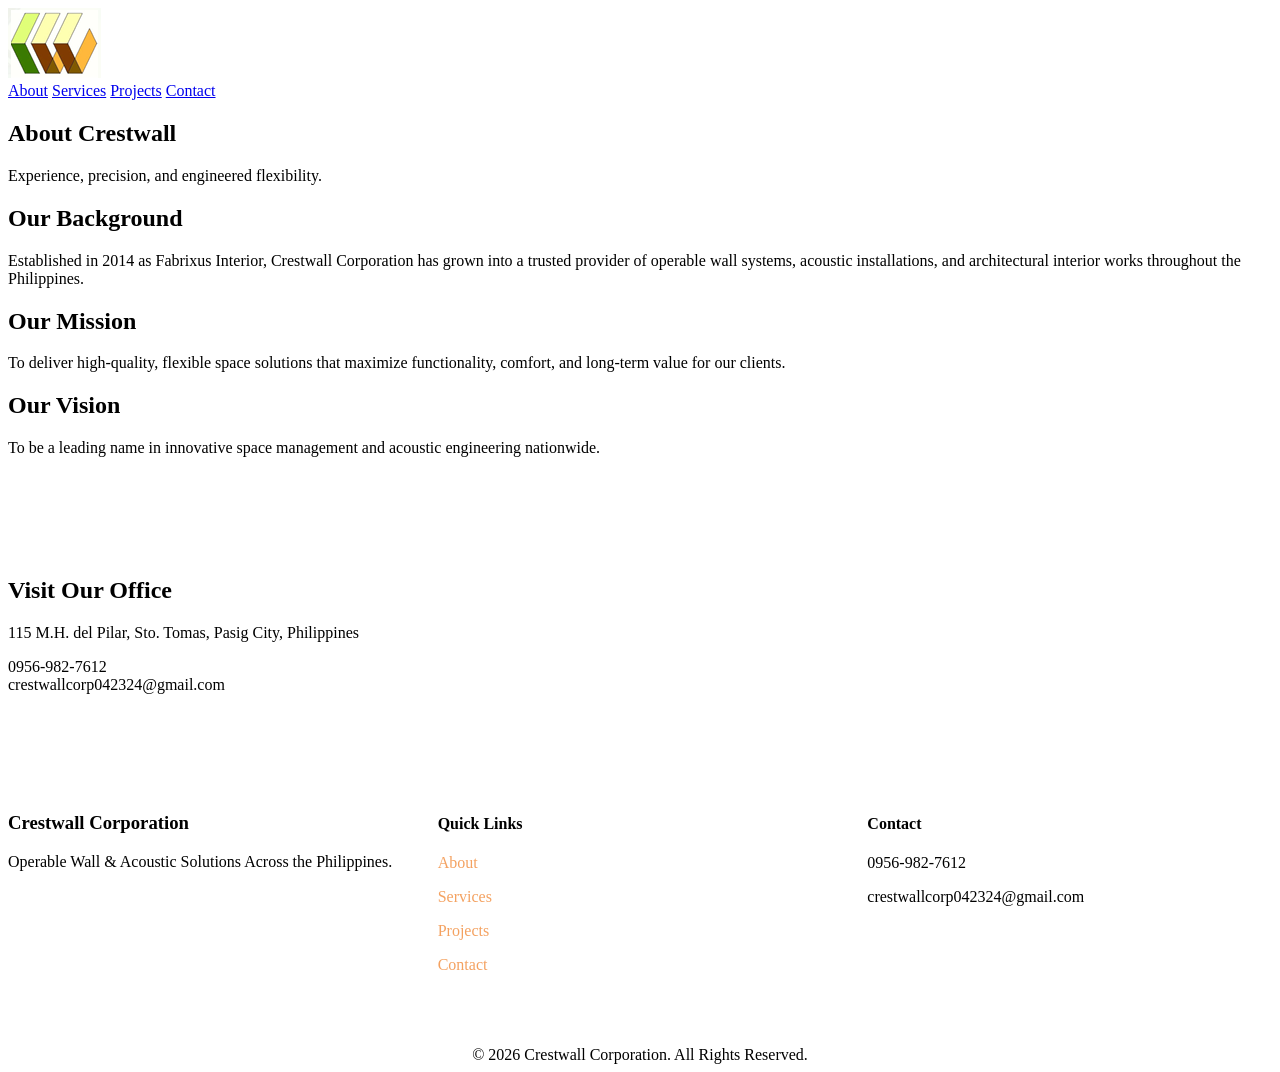
==== commit b891c88c: "Update about.html" ====
--- a/about.html
+++ b/about.html
@@ -25,47 +25,75 @@
 
 <section class="hero">
   <div class="container hero-content">
-    <h1>Engineering Flexible Spaces Since 2014</h1>
-    <p>Trusted specialists in operable wall and acoustic systems across the Philippines.</p>
+    <h1>About Crestwall</h1>
+    <p>Experience, precision, and engineered flexibility.</p>
   </div>
 </section>
 
 <section class="section">
   <div class="container">
     <h2 class="section-title">Our Background</h2>
-    <p class="section-sub">
-      Originally established as Fabrixus Interior, Crestwall Corporation evolved to meet the
-      growing demand for engineered space flexibility in hospitality, commercial, and institutional environments.
+    <p>
+      Established in 2014 as Fabrixus Interior, Crestwall Corporation has grown into a trusted
+      provider of operable wall systems, acoustic installations, and architectural interior works
+      throughout the Philippines.
+    </p>
+
+    <h2 class="section-title">Our Mission</h2>
+    <p>
+      To deliver high-quality, flexible space solutions that maximize functionality, comfort,
+      and long-term value for our clients.
+    </p>
+
+    <h2 class="section-title">Our Vision</h2>
+    <p>
+      To be a leading name in innovative space management and acoustic engineering nationwide.
     </p>
   </div>
 </section>
 
+<!-- Shared Contact + Map -->
 <section class="section gray">
-  <div class="container grid">
-    <div class="card">
-      <h3>Our Mission</h3>
-      <p>Deliver reliable, high-performance systems that enhance spatial adaptability and user experience.</p>
+  <div class="container contact-block">
+    <div>
+      <h2>Visit Our Office</h2>
+      <p>115 M.H. del Pilar, Sto. Tomas, Pasig City, Philippines</p>
+      <p>0956-982-7612<br>crestwallcorp042324@gmail.com</p>
     </div>
 
-    <div class="card">
-      <h3>Our Vision</h3>
-      <p>To become a leading provider of architectural space management solutions in Southeast Asia.</p>
-    </div>
-
-    <div class="card">
-      <h3>Our Approach</h3>
-      <p>We combine engineering precision, material durability, and expert installation.</p>
-    </div>
+    <iframe
+      src="https://www.google.com/maps?q=115+M.H.+del+Pilar+Pasig&output=embed"
+      width="100%" height="320"
+      style="border:0;border-radius:10px;" loading="lazy">
+    </iframe>
   </div>
 </section>
 
-<section class="cta">
-  <h2>Partner With a Proven Specialist</h2>
-  <a href="contact.html" class="btn">Start a Project</a>
-</section>
+<footer class="footer">
+  <div class="container footer-grid">
+    <div>
+      <h3>Crestwall Corporation</h3>
+      <p>Operable Wall & Acoustic Solutions Across the Philippines.</p>
+    </div>
 
-<footer class="footer">
-  <p>© 2026 Crestwall Corporation. All Rights Reserved.</p>
+    <div>
+      <h4>Quick Links</h4>
+      <p><a href="about.html">About</a></p>
+      <p><a href="services.html">Services</a></p>
+      <p><a href="projects.html">Projects</a></p>
+      <p><a href="contact.html">Contact</a></p>
+    </div>
+
+    <div>
+      <h4>Contact</h4>
+      <p>0956-982-7612</p>
+      <p>crestwallcorp042324@gmail.com</p>
+    </div>
+  </div>
+
+  <div class="footer-bottom">
+    © 2026 Crestwall Corporation. All Rights Reserved.
+  </div>
 </footer>
 
 </body>
--- a/css/style.css
+++ b/css/style.css
@@ -1,187 +1,46 @@
-/* ===== RESET ===== */
-* {
-  margin: 0;
-  padding: 0;
-  box-sizing: border-box;
-  font-family: 'Inter', sans-serif;
+/* ===== STATS ===== */
+.stats {
+  display: flex;
+  justify-content: space-between;
+  margin-top: 40px;
+  text-align: center;
 }
 
-body {
-  color: #2c2c2c;
-  line-height: 1.7;
-  background: #ffffff;
-}
-
-/* ===== CONTAINER ===== */
-.container {
-  width: 90%;
-  max-width: 1200px;
-  margin: auto;
-}
-
-/* ===== HEADER ===== */
-header {
-  background: white;
-  position: sticky;
-  top: 0;
-  z-index: 1000;
-  border-bottom: 1px solid #eee;
-}
-
-.nav {
-  display: flex;
-  justify-content: space-between;
-  align-items: center;
-  padding: 18px 0;
-}
-
-.logo {
-  height: 52px;
-}
-
-nav a {
-  margin-left: 30px;
-  text-decoration: none;
-  color: #333;
-  font-weight: 600;
-}
-
-nav a:hover {
+.stat h3 {
+  font-size: 32px;
   color: #f4a261;
 }
 
-/* ===== HERO ===== */
-.hero {
-  height: 520px;
-  background: linear-gradient(rgba(10,20,40,.65), rgba(10,20,40,.65)),
-              url('../images/banner.jpg') center/cover no-repeat;
-  display: flex;
+/* ===== CONTACT BLOCK ===== */
+.contact-block {
+  display: grid;
+  grid-template-columns: 1fr 1fr;
+  gap: 40px;
   align-items: center;
-  text-align: left;
-  color: white;
 }
 
-.hero-content {
-  max-width: 650px;
+/* ===== FOOTER GRID ===== */
+.footer-grid {
+  display: grid;
+  grid-template-columns: repeat(auto-fit,minmax(220px,1fr));
+  gap: 25px;
+  padding-bottom: 20px;
 }
 
-.hero h1 {
-  font-size: 52px;
-  margin-bottom: 18px;
+.footer a {
+  color: #f4a261;
+  text-decoration: none;
 }
 
-.hero p {
-  font-size: 20px;
-  opacity: .9;
-}
-
-/* ===== BUTTON ===== */
-.btn {
-  display: inline-block;
-  margin-top: 25px;
-  background: #f4a261;
-  color: white;
-  padding: 16px 30px;
-  border-radius: 6px;
-  text-decoration: none;
-  font-weight: 600;
-}
-
-.btn:hover {
-  background: #e07a3f;
-}
-
-/* ===== SECTIONS ===== */
-.section {
-  padding: 90px 20px;
-}
-
-.section.gray {
-  background: #f7f7f7;
-}
-
-.section-title {
-  font-size: 34px;
-  margin-bottom: 15px;
+.footer-bottom {
+  border-top: 1px solid rgba(255,255,255,0.2);
+  padding-top: 15px;
   text-align: center;
-}
-
-.section-sub {
-  text-align: center;
-  max-width: 650px;
-  margin: auto;
-  color: #666;
-}
-
-/* ===== GRID ===== */
-.grid {
-  display: grid;
-  grid-template-columns: repeat(auto-fit,minmax(260px,1fr));
-  gap: 30px;
-  margin-top: 45px;
-}
-
-/* ===== CARD ===== */
-.card {
-  background: white;
-  padding: 35px;
-  border-radius: 12px;
-  box-shadow: 0 15px 40px rgba(0,0,0,0.05);
-  transition: .3s ease;
-}
-
-.card:hover {
-  transform: translateY(-10px);
-}
-
-/* ===== STATS ===== */
-.stats {
-  display: grid;
-  grid-template-columns: repeat(auto-fit,minmax(200px,1fr));
-  gap: 40px;
-  text-align: center;
-  margin-top: 40px;
-}
-
-.stat h3 {
-  font-size: 42px;
-  color: #f4a261;
-}
-
-/* ===== GALLERY ===== */
-.gallery {
-  display: grid;
-  grid-template-columns: repeat(auto-fit,minmax(260px,1fr));
-  gap: 22px;
-  margin-top: 40px;
-}
-
-.gallery img {
-  width: 100%;
-  height: 240px;
-  object-fit: cover;
-  border-radius: 10px;
-}
-
-/* ===== CTA ===== */
-.cta {
-  background: #0d1b2a;
-  color: white;
-  text-align: center;
-  padding: 70px 20px;
-}
-
-/* ===== FOOTER ===== */
-.footer {
-  background: #0d1b2a;
-  color: #ddd;
-  padding: 50px 20px;
-  text-align: center;
-  font-size: 14px;
+  margin-top: 20px;
 }
 
 /* ===== MOBILE ===== */
 @media(max-width:768px){
-  .hero h1 { font-size:34px; }
-  nav a { display:block; margin:10px 0; }
+  .stats { flex-direction: column; gap:20px; }
+  .contact-block { grid-template-columns:1fr; }
 }
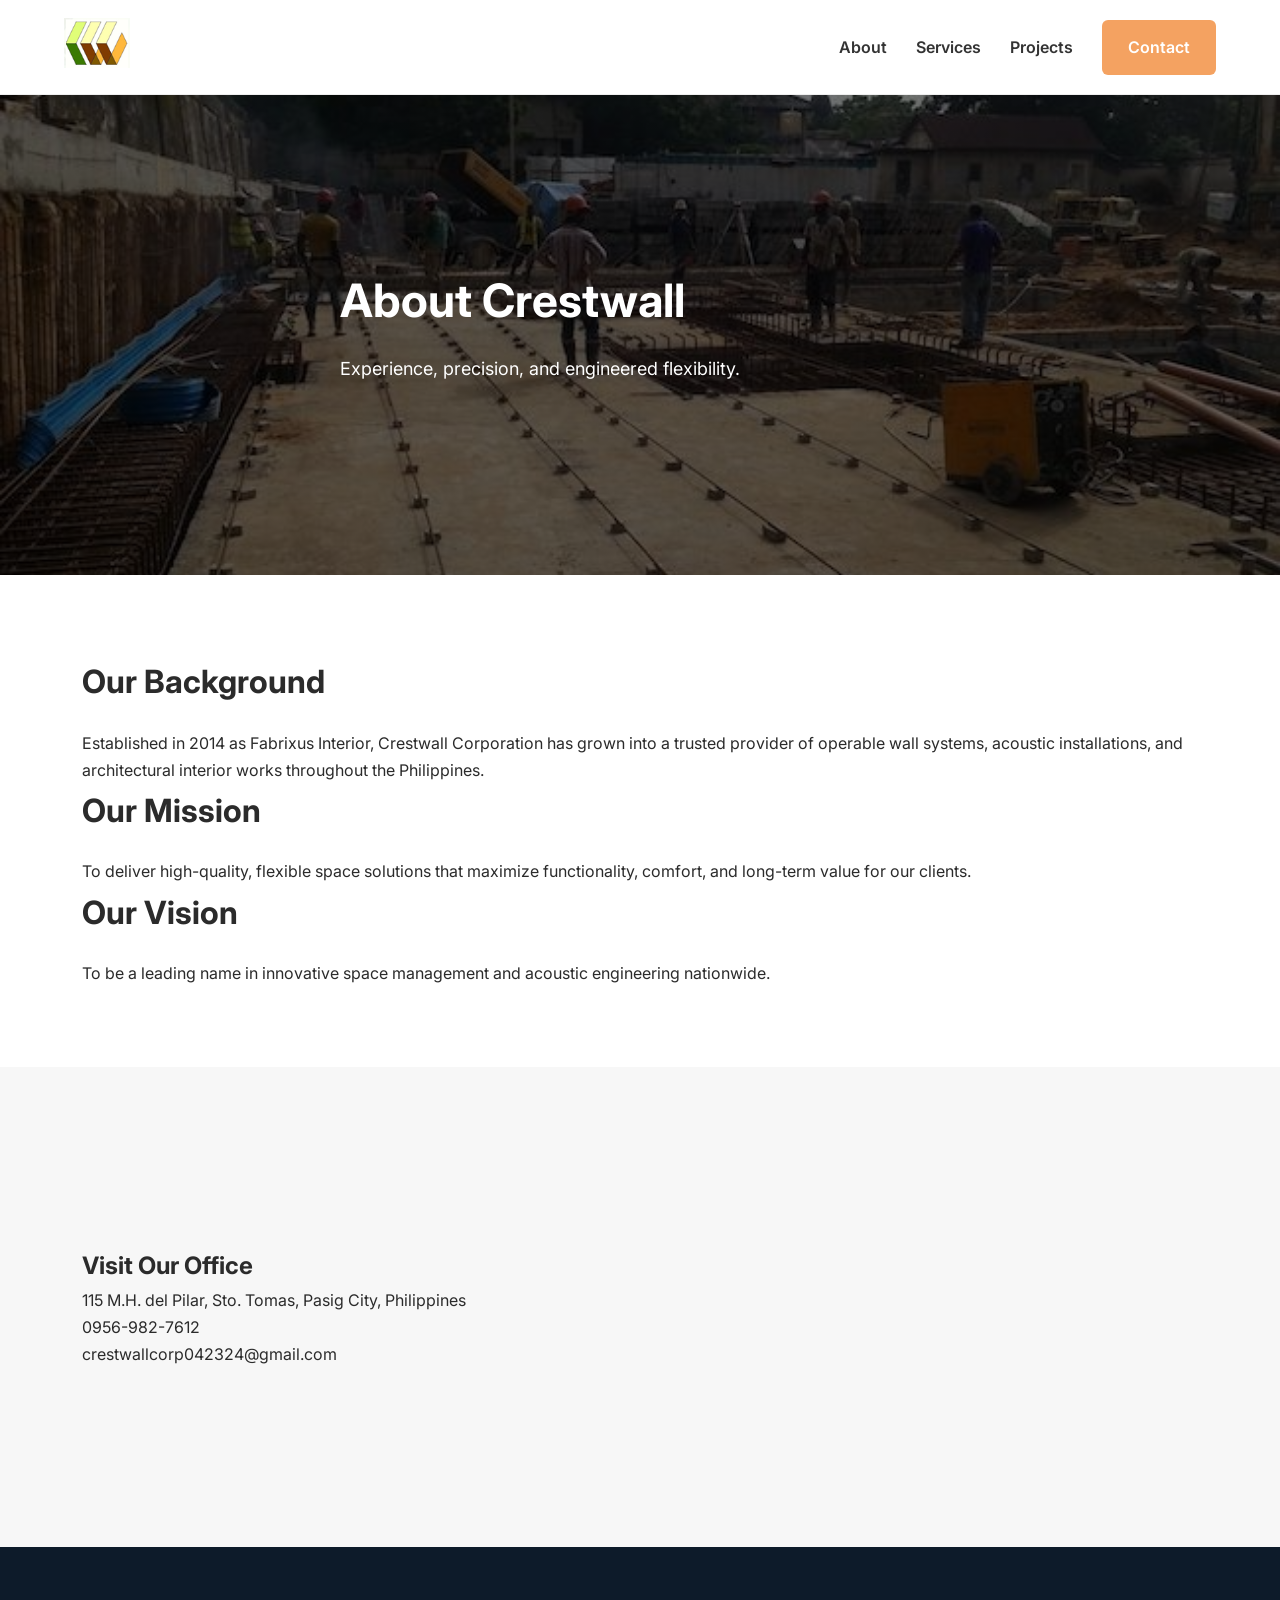
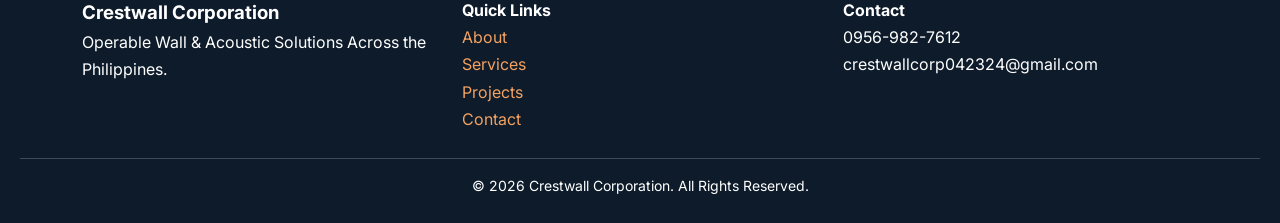
==== commit 39e9750f: "Update about.html" ====
--- a/about.html
+++ b/about.html
@@ -98,3 +98,4 @@
 
 </body>
 </html>
+
--- a/css/style.css
+++ b/css/style.css
@@ -1,46 +1,217 @@
+/* ===== GLOBAL RESET ===== */
+
+* {
+  margin: 0;
+  padding: 0;
+  box-sizing: border-box;
+  font-family: 'Inter', sans-serif;
+  }
+
+body {
+color: #2b2b2b;
+line-height: 1.7;
+background: #ffffff;
+}
+
+/* ===== LAYOUT ===== */
+.container {
+width: 90%;
+max-width: 1200px;
+margin: auto;
+}
+
+/* ===== HEADER ===== */
+header {
+background: #ffffff;
+border-bottom: 1px solid #eee;
+position: sticky;
+top: 0;
+z-index: 1000;
+}
+
+.nav {
+display: flex;
+justify-content: space-between;
+align-items: center;
+padding: 18px 0;
+}
+
+.logo {
+height: 50px;
+}
+
+nav a {
+margin-left: 25px;
+text-decoration: none;
+color: #333;
+font-weight: 600;
+transition: .3s;
+}
+
+nav a:hover {
+color: #f4a261;
+}
+
+/* ===== HERO ===== */
+.hero {
+height: 480px;
+background: linear-gradient(rgba(0,0,0,.55), rgba(0,0,0,.55)),
+url('../images/banner.jpg') center/cover no-repeat;
+display: flex;
+align-items: center;
+}
+
+.hero-content {
+color: white;
+max-width: 600px;
+}
+
+.hero h1 {
+font-size: 46px;
+margin-bottom: 15px;
+}
+
+.hero p {
+font-size: 18px;
+margin-bottom: 25px;
+}
+
+/* ===== BUTTON ===== */
+.btn {
+background: #f4a261;
+color: white;
+padding: 14px 26px;
+border-radius: 6px;
+text-decoration: none;
+font-weight: 600;
+display: inline-block;
+transition: .3s;
+}
+
+.btn:hover {
+background: #e07a3f;
+}
+
+/* ===== SECTIONS ===== */
+.section {
+padding: 80px 20px;
+}
+
+.gray {
+background: #f7f7f7;
+}
+
+.section-title {
+font-size: 32px;
+margin-bottom: 20px;
+}
+
+.section-sub {
+max-width: 700px;
+margin-bottom: 40px;
+}
+
 /* ===== STATS ===== */
 .stats {
-  display: flex;
-  justify-content: space-between;
-  margin-top: 40px;
-  text-align: center;
+display: flex;
+gap: 40px;
+margin-top: 30px;
 }
 
 .stat h3 {
-  font-size: 32px;
-  color: #f4a261;
+font-size: 32px;
+color: #f4a261;
+}
+
+/* ===== GRID ===== */
+.grid {
+display: grid;
+grid-template-columns: repeat(auto-fit,minmax(260px,1fr));
+gap: 25px;
+margin-top: 30px;
+}
+
+.card {
+background: white;
+padding: 30px;
+border-radius: 10px;
+box-shadow: 0 10px 25px rgba(0,0,0,0.05);
+transition: .3s;
+}
+
+.card:hover {
+transform: translateY(-8px);
+}
+
+/* ===== GALLERY ===== */
+.gallery {
+display: grid;
+grid-template-columns: repeat(auto-fit,minmax(250px,1fr));
+gap: 20px;
+margin-top: 30px;
+}
+
+.gallery img {
+width: 100%;
+height: 230px;
+object-fit: cover;
+border-radius: 8px;
+transition: .3s;
+}
+
+.gallery img:hover {
+transform: scale(1.05);
 }
 
 /* ===== CONTACT BLOCK ===== */
 .contact-block {
-  display: grid;
-  grid-template-columns: 1fr 1fr;
-  gap: 40px;
-  align-items: center;
-}
-
-/* ===== FOOTER GRID ===== */
+display: grid;
+grid-template-columns: 1fr 1fr;
+gap: 40px;
+align-items: center;
+}
+
+/* ===== CTA ===== */
+.cta {
+background: #0d1b2a;
+color: white;
+text-align: center;
+padding: 70px 20px;
+}
+
+.cta h2 {
+margin-bottom: 20px;
+}
+
+/* ===== FOOTER ===== */
+.footer {
+background: #0d1b2a;
+color: white;
+padding: 50px 20px 25px;
+}
+
 .footer-grid {
-  display: grid;
-  grid-template-columns: repeat(auto-fit,minmax(220px,1fr));
-  gap: 25px;
-  padding-bottom: 20px;
+display: grid;
+grid-template-columns: repeat(auto-fit,minmax(220px,1fr));
+gap: 25px;
 }
 
 .footer a {
-  color: #f4a261;
-  text-decoration: none;
+color: #f4a261;
+text-decoration: none;
 }
 
 .footer-bottom {
-  border-top: 1px solid rgba(255,255,255,0.2);
-  padding-top: 15px;
-  text-align: center;
-  margin-top: 20px;
+text-align: center;
+margin-top: 25px;
+border-top: 1px solid rgba(255,255,255,.2);
+padding-top: 15px;
+font-size: 14px;
 }
 
 /* ===== MOBILE ===== */
 @media(max-width:768px){
-  .stats { flex-direction: column; gap:20px; }
-  .contact-block { grid-template-columns:1fr; }
-}
+.stats { flex-direction: column; }
+.contact-block { grid-template-columns:1fr; }
+.hero h1 { font-size: 32px; }
+}
